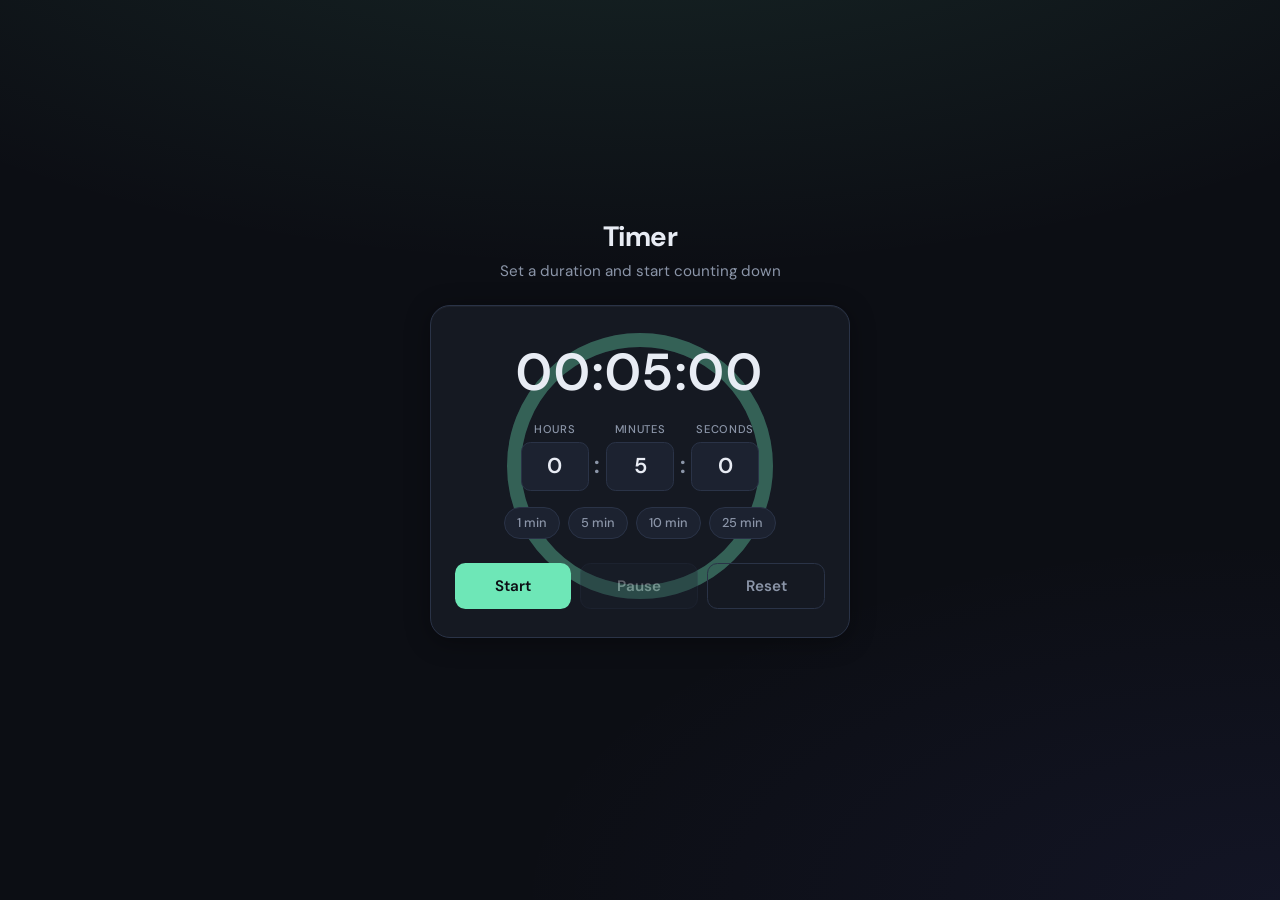
==== index.html @ d9a327cb "Initial commit" ====
<!DOCTYPE html>
<html lang="en">
<head>
  <meta charset="UTF-8" />
  <meta name="viewport" content="width=device-width, initial-scale=1.0" />
  <title>Timer</title>
  <link rel="preconnect" href="https://fonts.googleapis.com" />
  <link rel="preconnect" href="https://fonts.gstatic.com" crossorigin />
  <link href="https://fonts.googleapis.com/css2?family=DM+Sans:ital,opsz,wght@0,9..40,400;0,9..40,500;0,9..40,600;0,9..40,700;1,9..40,400&display=swap" rel="stylesheet" />
  <link rel="stylesheet" href="styles.css" />
</head>
<body>
  <main class="app">
    <header class="header">
      <h1>Timer</h1>
      <p class="subtitle">Set a duration and start counting down</p>
    </header>

    <section class="timer-card" aria-live="polite">
      <div class="progress-ring" aria-hidden="true">
        <svg viewBox="0 0 120 120">
          <circle class="ring-bg" cx="60" cy="60" r="54" />
          <circle class="ring-fg" cx="60" cy="60" r="54" />
        </svg>
      </div>

      <div class="display" id="display" role="timer" aria-atomic="true">00:00:00</div>

      <form class="setup" id="setup-form" aria-label="Set timer duration">
        <div class="time-inputs">
          <label class="time-field">
            <span>Hours</span>
            <input type="number" id="hours" min="0" max="99" value="0" inputmode="numeric" />
          </label>
          <span class="colon" aria-hidden="true">:</span>
          <label class="time-field">
            <span>Minutes</span>
            <input type="number" id="minutes" min="0" max="59" value="5" inputmode="numeric" />
          </label>
          <span class="colon" aria-hidden="true">:</span>
          <label class="time-field">
            <span>Seconds</span>
            <input type="number" id="seconds" min="0" max="59" value="0" inputmode="numeric" />
          </label>
        </div>

        <div class="presets" aria-label="Quick presets">
          <button type="button" class="preset" data-seconds="60">1 min</button>
          <button type="button" class="preset" data-seconds="300">5 min</button>
          <button type="button" class="preset" data-seconds="600">10 min</button>
          <button type="button" class="preset" data-seconds="1500">25 min</button>
        </div>
      </form>

      <div class="controls">
        <button type="button" class="btn btn-primary" id="start-btn">Start</button>
        <button type="button" class="btn btn-secondary" id="pause-btn" disabled>Pause</button>
        <button type="button" class="btn btn-ghost" id="reset-btn" disabled>Reset</button>
      </div>
    </section>

    <p class="status" id="status" role="status"></p>
  </main>

  <script src="app.js"></script>
</body>
</html>
---- styles.css ----
*,
*::before,
*::after {
  box-sizing: border-box;
  margin: 0;
  padding: 0;
}

:root {
  --bg: #0c0e14;
  --surface: #151922;
  --surface-raised: #1c2230;
  --border: #2a3347;
  --text: #e8ecf4;
  --text-muted: #8b95a8;
  --accent: #6ee7b7;
  --accent-dim: #34d399;
  --accent-glow: rgba(110, 231, 183, 0.25);
  --danger: #f87171;
  --ring-size: 280px;
  --font: "DM Sans", system-ui, sans-serif;
}

html {
  font-size: 16px;
}

body {
  font-family: var(--font);
  background: var(--bg);
  color: var(--text);
  min-height: 100dvh;
  display: flex;
  align-items: center;
  justify-content: center;
  padding: 1.5rem;
  background-image:
    radial-gradient(ellipse 80% 50% at 50% -20%, rgba(110, 231, 183, 0.12), transparent),
    radial-gradient(ellipse 60% 40% at 100% 100%, rgba(99, 102, 241, 0.08), transparent);
}

.app {
  width: 100%;
  max-width: 420px;
  display: flex;
  flex-direction: column;
  align-items: center;
  gap: 1.5rem;
}

.header {
  text-align: center;
}

.header h1 {
  font-size: 1.75rem;
  font-weight: 700;
  letter-spacing: -0.02em;
}

.subtitle {
  margin-top: 0.35rem;
  color: var(--text-muted);
  font-size: 0.95rem;
}

.timer-card {
  width: 100%;
  background: var(--surface);
  border: 1px solid var(--border);
  border-radius: 1.25rem;
  padding: 2rem 1.5rem 1.75rem;
  display: flex;
  flex-direction: column;
  align-items: center;
  gap: 1.5rem;
  position: relative;
  box-shadow:
    0 4px 24px rgba(0, 0, 0, 0.35),
    inset 0 1px 0 rgba(255, 255, 255, 0.04);
}

.progress-ring {
  position: absolute;
  top: 1.25rem;
  left: 50%;
  transform: translateX(-50%);
  width: var(--ring-size);
  height: var(--ring-size);
  pointer-events: none;
  opacity: 0.35;
}

.progress-ring svg {
  width: 100%;
  height: 100%;
  transform: rotate(-90deg);
}

.ring-bg,
.ring-fg {
  fill: none;
  stroke-width: 6;
}

.ring-bg {
  stroke: var(--border);
}

.ring-fg {
  stroke: var(--accent);
  stroke-linecap: round;
  stroke-dasharray: 339.292;
  stroke-dashoffset: 0;
  transition: stroke-dashoffset 0.3s ease;
}

.display {
  font-size: 3.25rem;
  font-weight: 600;
  font-variant-numeric: tabular-nums;
  letter-spacing: 0.04em;
  line-height: 1;
  margin-top: 0.5rem;
  z-index: 1;
  transition: color 0.2s;
}

.display.finished {
  color: var(--accent);
}

.display.running {
  color: var(--text);
}

.setup {
  width: 100%;
  display: flex;
  flex-direction: column;
  gap: 1rem;
  z-index: 1;
}

.setup.disabled {
  opacity: 0.45;
  pointer-events: none;
}

.time-inputs {
  display: flex;
  align-items: flex-end;
  justify-content: center;
  gap: 0.35rem;
}

.time-field {
  display: flex;
  flex-direction: column;
  align-items: center;
  gap: 0.35rem;
}

.time-field span {
  font-size: 0.7rem;
  text-transform: uppercase;
  letter-spacing: 0.06em;
  color: var(--text-muted);
  font-weight: 500;
}

.time-field input {
  width: 4.25rem;
  padding: 0.6rem 0.5rem;
  font-family: inherit;
  font-size: 1.35rem;
  font-weight: 600;
  font-variant-numeric: tabular-nums;
  text-align: center;
  background: var(--surface-raised);
  border: 1px solid var(--border);
  border-radius: 0.6rem;
  color: var(--text);
  -moz-appearance: textfield;
  appearance: textfield;
}

.time-field input::-webkit-outer-spin-button,
.time-field input::-webkit-inner-spin-button {
  -webkit-appearance: none;
  margin: 0;
}

.time-field input:focus {
  outline: none;
  border-color: var(--accent-dim);
  box-shadow: 0 0 0 3px var(--accent-glow);
}

.colon {
  font-size: 1.5rem;
  font-weight: 600;
  color: var(--text-muted);
  padding-bottom: 0.65rem;
}

.presets {
  display: flex;
  flex-wrap: wrap;
  gap: 0.5rem;
  justify-content: center;
}

.preset {
  font-family: inherit;
  font-size: 0.8rem;
  font-weight: 500;
  padding: 0.4rem 0.75rem;
  border-radius: 2rem;
  border: 1px solid var(--border);
  background: var(--surface-raised);
  color: var(--text-muted);
  cursor: pointer;
  transition: border-color 0.15s, color 0.15s, background 0.15s;
}

.preset:hover {
  border-color: var(--accent-dim);
  color: var(--accent);
  background: rgba(110, 231, 183, 0.08);
}

.controls {
  display: flex;
  gap: 0.6rem;
  width: 100%;
  z-index: 1;
}

.btn {
  flex: 1;
  font-family: inherit;
  font-size: 0.95rem;
  font-weight: 600;
  padding: 0.75rem 1rem;
  border-radius: 0.65rem;
  border: none;
  cursor: pointer;
  transition: transform 0.1s, opacity 0.15s, background 0.15s;
}

.btn:active:not(:disabled) {
  transform: scale(0.97);
}

.btn:disabled {
  opacity: 0.35;
  cursor: not-allowed;
}

.btn-primary {
  background: var(--accent);
  color: #0c0e14;
}

.btn-primary:hover:not(:disabled) {
  background: var(--accent-dim);
}

.btn-secondary {
  background: var(--surface-raised);
  color: var(--text);
  border: 1px solid var(--border);
}

.btn-secondary:hover:not(:disabled) {
  border-color: var(--text-muted);
}

.btn-ghost {
  background: transparent;
  color: var(--text-muted);
  border: 1px solid var(--border);
}

.btn-ghost:hover:not(:disabled) {
  color: var(--text);
  border-color: var(--text-muted);
}

#reset-btn:not(:disabled) {
  transition: border-color 0.15s, color 0.15s, background 0.15s;
}

.timer-card:has(.display.finished) #reset-btn:not(:disabled) {
  color: var(--danger);
  border-color: var(--danger);
  background: rgba(248, 113, 113, 0.1);
}

.timer-card:has(.display.finished) #reset-btn:not(:disabled):hover {
  background: rgba(248, 113, 113, 0.18);
}

.status {
  min-height: 1.25rem;
  font-size: 0.875rem;
  color: var(--text-muted);
  text-align: center;
}

.status.active {
  color: var(--accent);
}

.status.error {
  color: var(--danger);
}

@media (max-width: 380px) {
  .display {
    font-size: 2.5rem;
  }

  .time-field input {
    width: 3.5rem;
    font-size: 1.1rem;
  }

  :root {
    --ring-size: 220px;
  }
}
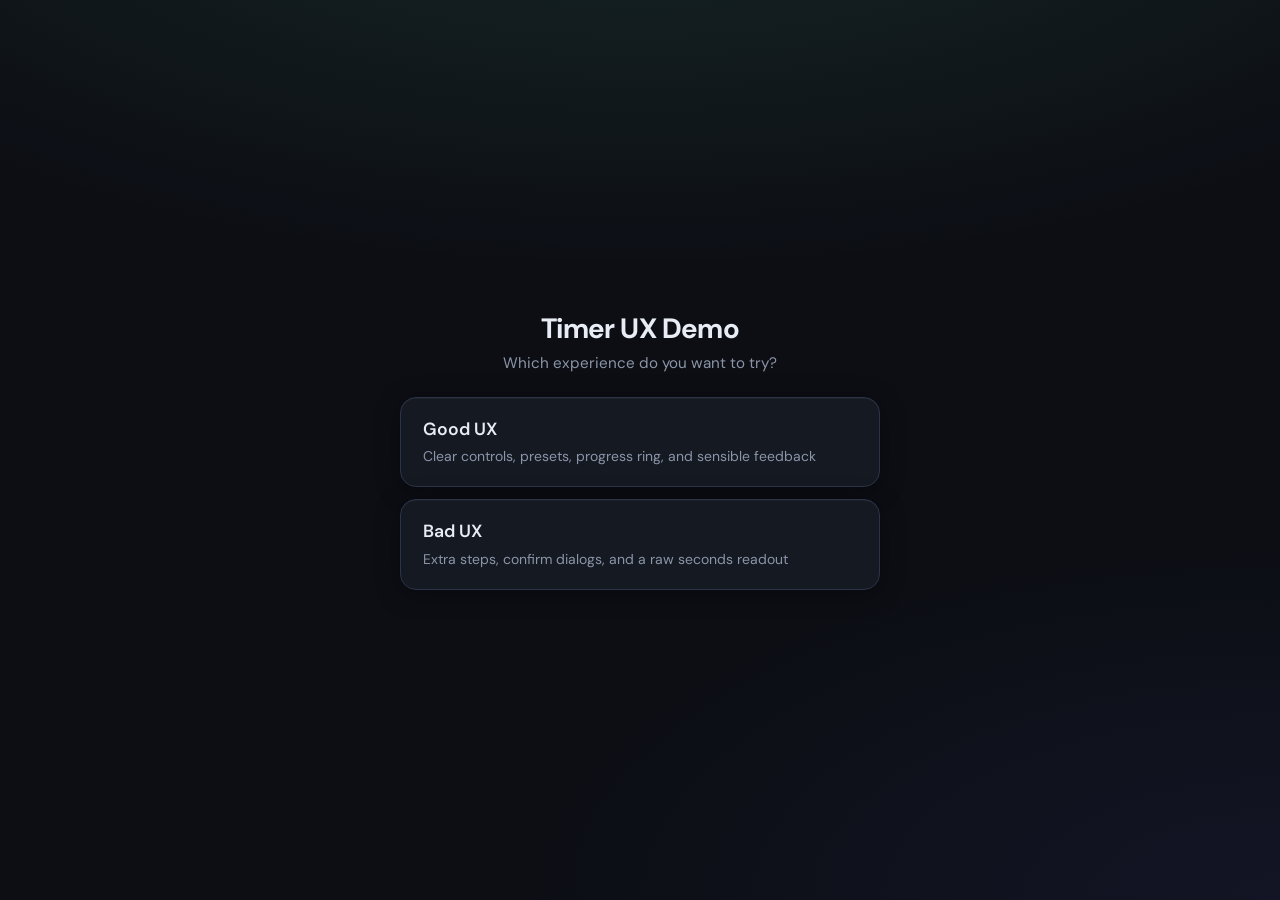
==== commit 35d4a57e: "Added experience selection with 2 versions: good UX and bad UX" ====
--- a/index.html
+++ b/index.html
@@ -3,65 +3,29 @@
 <head>
   <meta charset="UTF-8" />
   <meta name="viewport" content="width=device-width, initial-scale=1.0" />
-  <title>Timer</title>
+  <title>Timer UX Demo</title>
   <link rel="preconnect" href="https://fonts.googleapis.com" />
   <link rel="preconnect" href="https://fonts.gstatic.com" crossorigin />
   <link href="https://fonts.googleapis.com/css2?family=DM+Sans:ital,opsz,wght@0,9..40,400;0,9..40,500;0,9..40,600;0,9..40,700;1,9..40,400&display=swap" rel="stylesheet" />
   <link rel="stylesheet" href="styles.css" />
 </head>
 <body>
-  <main class="app">
+  <main class="app app--choice">
     <header class="header">
-      <h1>Timer</h1>
-      <p class="subtitle">Set a duration and start counting down</p>
+      <h1>Timer UX Demo</h1>
+      <p class="subtitle">Which experience do you want to try?</p>
     </header>
 
-    <section class="timer-card" aria-live="polite">
-      <div class="progress-ring" aria-hidden="true">
-        <svg viewBox="0 0 120 120">
-          <circle class="ring-bg" cx="60" cy="60" r="54" />
-          <circle class="ring-fg" cx="60" cy="60" r="54" />
-        </svg>
-      </div>
-
-      <div class="display" id="display" role="timer" aria-atomic="true">00:00:00</div>
-
-      <form class="setup" id="setup-form" aria-label="Set timer duration">
-        <div class="time-inputs">
-          <label class="time-field">
-            <span>Hours</span>
-            <input type="number" id="hours" min="0" max="99" value="0" inputmode="numeric" />
-          </label>
-          <span class="colon" aria-hidden="true">:</span>
-          <label class="time-field">
-            <span>Minutes</span>
-            <input type="number" id="minutes" min="0" max="59" value="5" inputmode="numeric" />
-          </label>
-          <span class="colon" aria-hidden="true">:</span>
-          <label class="time-field">
-            <span>Seconds</span>
-            <input type="number" id="seconds" min="0" max="59" value="0" inputmode="numeric" />
-          </label>
-        </div>
-
-        <div class="presets" aria-label="Quick presets">
-          <button type="button" class="preset" data-seconds="60">1 min</button>
-          <button type="button" class="preset" data-seconds="300">5 min</button>
-          <button type="button" class="preset" data-seconds="600">10 min</button>
-          <button type="button" class="preset" data-seconds="1500">25 min</button>
-        </div>
-      </form>
-
-      <div class="controls">
-        <button type="button" class="btn btn-primary" id="start-btn">Start</button>
-        <button type="button" class="btn btn-secondary" id="pause-btn" disabled>Pause</button>
-        <button type="button" class="btn btn-ghost" id="reset-btn" disabled>Reset</button>
-      </div>
+    <section class="choice-card" aria-label="Choose timer experience">
+      <a class="choice-option choice-option--good" href="good.html">
+        <span class="choice-label">Good UX</span>
+        <span class="choice-desc">Clear controls, presets, progress ring, and sensible feedback</span>
+      </a>
+      <a class="choice-option choice-option--bad" href="bad.html">
+        <span class="choice-label">Bad UX</span>
+        <span class="choice-desc">Extra steps, confirm dialogs, and a raw seconds readout</span>
+      </a>
     </section>
-
-    <p class="status" id="status" role="status"></p>
   </main>
-
-  <script src="app.js"></script>
 </body>
 </html>
--- a/styles.css
+++ b/styles.css
@@ -317,6 +317,106 @@
   color: var(--danger);
 }
 
+.app-footer {
+  margin-top: -0.5rem;
+}
+
+.app-back {
+  font-size: 0.875rem;
+  color: var(--text-muted);
+  text-decoration: none;
+  transition: color 0.15s;
+}
+
+.app-back:hover {
+  color: var(--accent);
+}
+
+.app--choice {
+  max-width: 480px;
+}
+
+.choice-card {
+  width: 100%;
+  display: flex;
+  flex-direction: column;
+  gap: 0.75rem;
+}
+
+.choice-option {
+  display: flex;
+  flex-direction: column;
+  gap: 0.4rem;
+  padding: 1.25rem 1.35rem;
+  background: var(--surface);
+  border: 1px solid var(--border);
+  border-radius: 1rem;
+  text-decoration: none;
+  color: inherit;
+  transition: border-color 0.15s, background 0.15s, transform 0.1s;
+  box-shadow:
+    0 4px 24px rgba(0, 0, 0, 0.35),
+    inset 0 1px 0 rgba(255, 255, 255, 0.04);
+}
+
+.choice-option:hover {
+  transform: translateY(-2px);
+}
+
+.choice-option:active {
+  transform: translateY(0);
+}
+
+.choice-option--good:hover {
+  border-color: var(--accent-dim);
+  background: rgba(110, 231, 183, 0.06);
+}
+
+.choice-option--bad:hover {
+  border-color: var(--danger);
+  background: rgba(248, 113, 113, 0.06);
+}
+
+.choice-label {
+  font-size: 1.1rem;
+  font-weight: 600;
+}
+
+.choice-desc {
+  font-size: 0.875rem;
+  color: var(--text-muted);
+  line-height: 1.45;
+}
+
+.stub-card {
+  width: 100%;
+  background: var(--surface);
+  border: 1px solid var(--border);
+  border-radius: 1.25rem;
+  padding: 2rem 1.5rem;
+  text-align: center;
+  display: flex;
+  flex-direction: column;
+  align-items: center;
+  gap: 1.25rem;
+  box-shadow:
+    0 4px 24px rgba(0, 0, 0, 0.35),
+    inset 0 1px 0 rgba(255, 255, 255, 0.04);
+}
+
+.stub-message {
+  color: var(--text-muted);
+  font-size: 0.95rem;
+  line-height: 1.5;
+}
+
+.stub-back {
+  flex: none;
+  padding: 0.65rem 1.25rem;
+  text-decoration: none;
+  display: inline-block;
+}
+
 @media (max-width: 380px) {
   .display {
     font-size: 2.5rem;
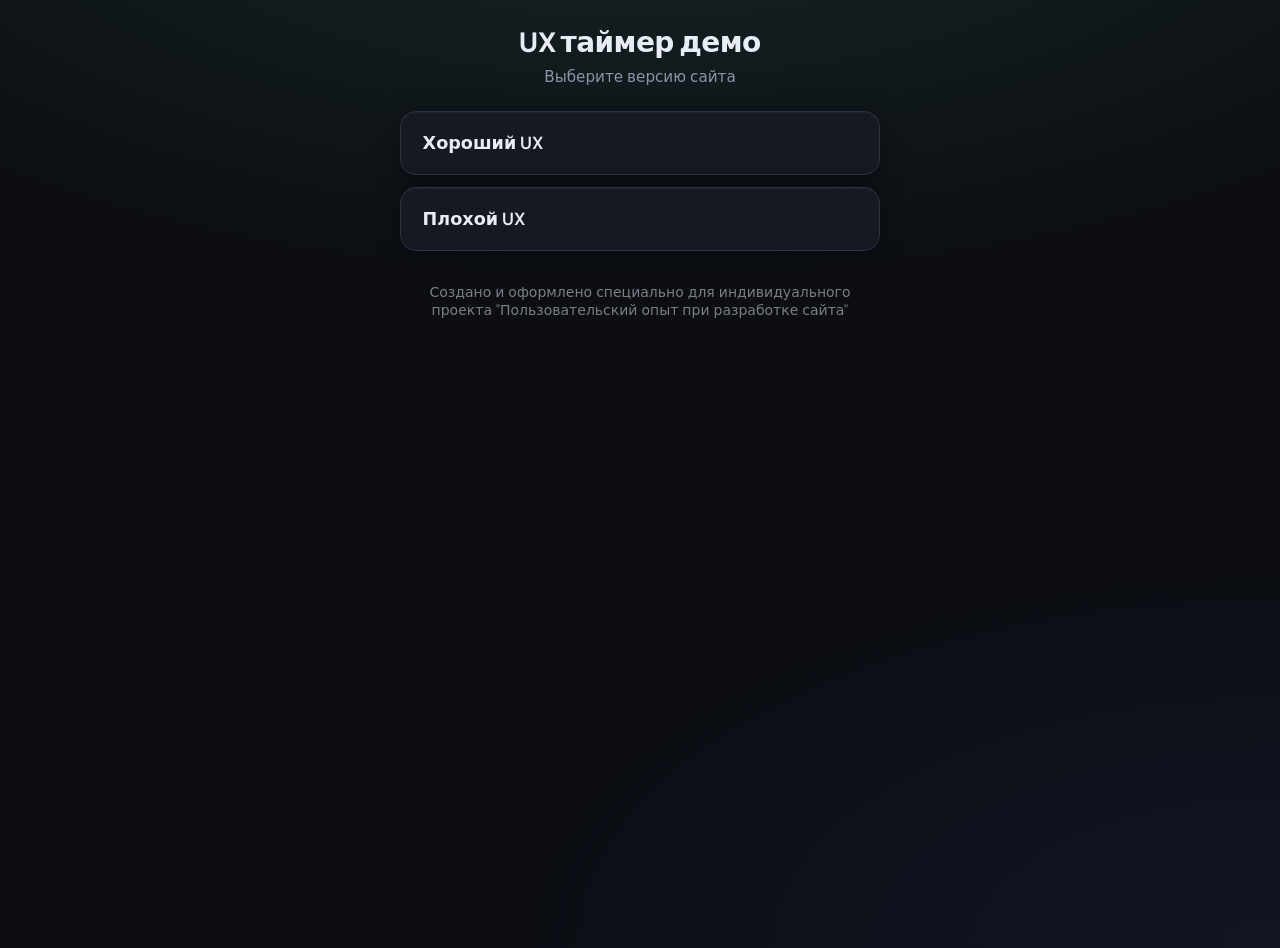
==== commit 2fecdded: "Added Russian translation, changed buttons layout" ====
--- a/index.html
+++ b/index.html
@@ -1,9 +1,9 @@
 <!DOCTYPE html>
-<html lang="en">
+<html lang="ru">
 <head>
   <meta charset="UTF-8" />
   <meta name="viewport" content="width=device-width, initial-scale=1.0" />
-  <title>Timer UX Demo</title>
+  <title>Демо UX таймера</title>
   <link rel="preconnect" href="https://fonts.googleapis.com" />
   <link rel="preconnect" href="https://fonts.gstatic.com" crossorigin />
   <link href="https://fonts.googleapis.com/css2?family=DM+Sans:ital,opsz,wght@0,9..40,400;0,9..40,500;0,9..40,600;0,9..40,700;1,9..40,400&display=swap" rel="stylesheet" />
@@ -12,19 +12,21 @@
 <body>
   <main class="app app--choice">
     <header class="header">
-      <h1>Timer UX Demo</h1>
-      <p class="subtitle">Which experience do you want to try?</p>
+      <h1>UX таймер демо</h1>
+      <p class="subtitle">Выберите версию сайта</p>
     </header>
 
-    <section class="choice-card" aria-label="Choose timer experience">
+    <section class="choice-card" aria-label="Выбор варианта таймера">
       <a class="choice-option choice-option--good" href="good.html">
-        <span class="choice-label">Good UX</span>
-        <span class="choice-desc">Clear controls, presets, progress ring, and sensible feedback</span>
+        <span class="choice-label">Хороший UX</span>
       </a>
       <a class="choice-option choice-option--bad" href="bad.html">
-        <span class="choice-label">Bad UX</span>
-        <span class="choice-desc">Extra steps, confirm dialogs, and a raw seconds readout</span>
+        <span class="choice-label">Плохой UX</span>
       </a>
+           <p class="project-note">
+    Создано и оформлено специально для индивидуального проекта
+    "Пользовательский опыт при разработке сайта"
+</p>
     </section>
   </main>
 </body>
--- a/styles.css
+++ b/styles.css
@@ -4,6 +4,21 @@
   box-sizing: border-box;
   margin: 0;
   padding: 0;
+}
+
+.app{
+    min-height:100vh;
+    display:flex;
+    flex-direction:column;
+}
+
+.project-note{
+    margin-top:auto; /* pushes it down naturally */
+
+    text-align:center;
+    font-size:14px;
+    opacity:0.5;
+    padding:20px;
 }
 
 :root {
@@ -123,7 +138,11 @@
   line-height: 1;
   margin-top: 0.5rem;
   z-index: 1;
-  transition: color 0.2s;
+  transition: color 0.2s, visibility 0.2s;
+}
+
+.display.is-hidden {
+  visibility: hidden;
 }
 
 .display.finished {
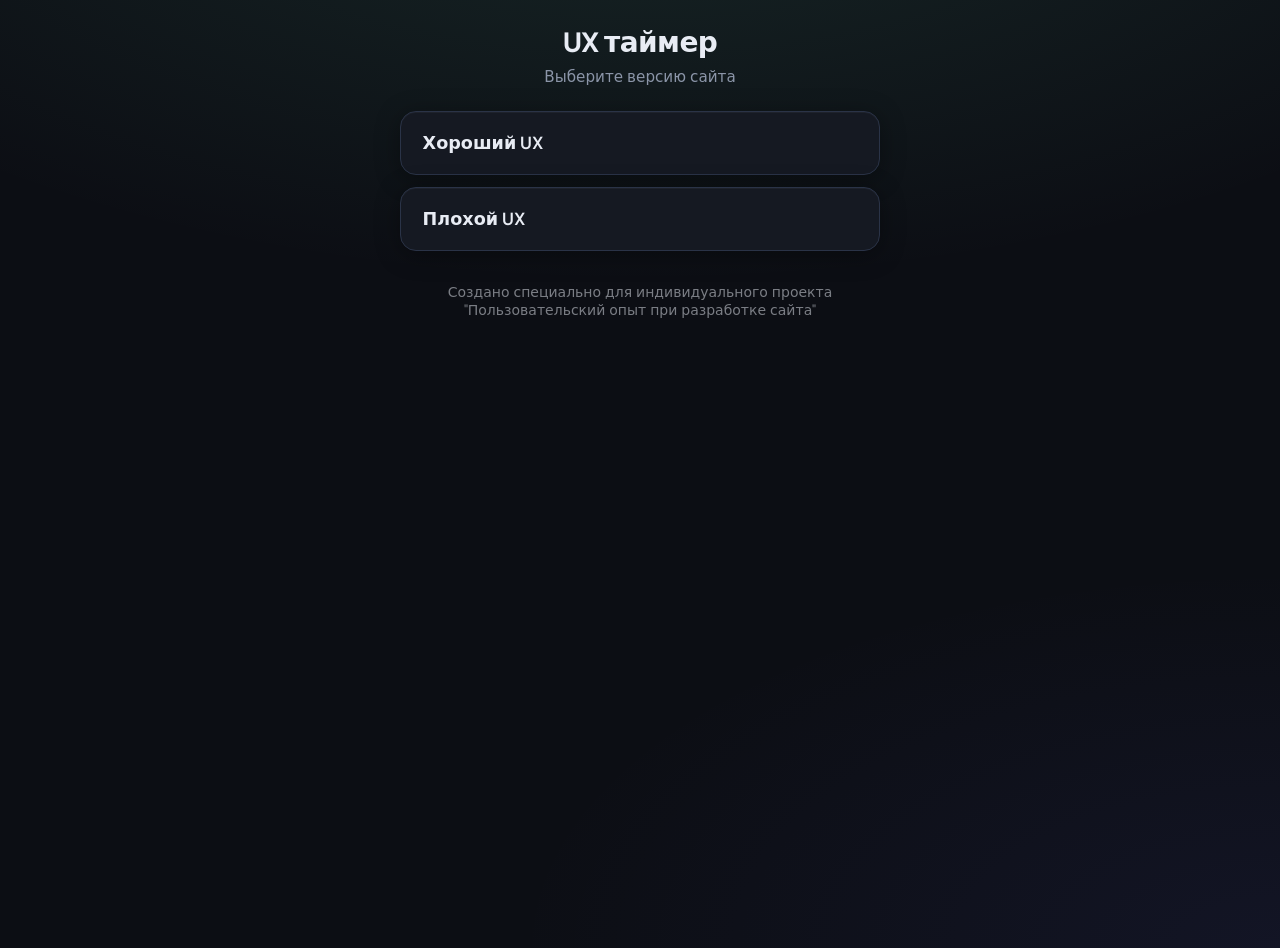
==== commit 57988364: "Fixed some more text" ====
--- a/index.html
+++ b/index.html
@@ -12,7 +12,7 @@
 <body>
   <main class="app app--choice">
     <header class="header">
-      <h1>UX таймер демо</h1>
+      <h1>UX таймер</h1>
       <p class="subtitle">Выберите версию сайта</p>
     </header>
 
@@ -24,10 +24,10 @@
         <span class="choice-label">Плохой UX</span>
       </a>
            <p class="project-note">
-    Создано и оформлено специально для индивидуального проекта
+    Создано специально для индивидуального проекта
     "Пользовательский опыт при разработке сайта"
 </p>
-    </section>
+    </section
   </main>
 </body>
 </html>
